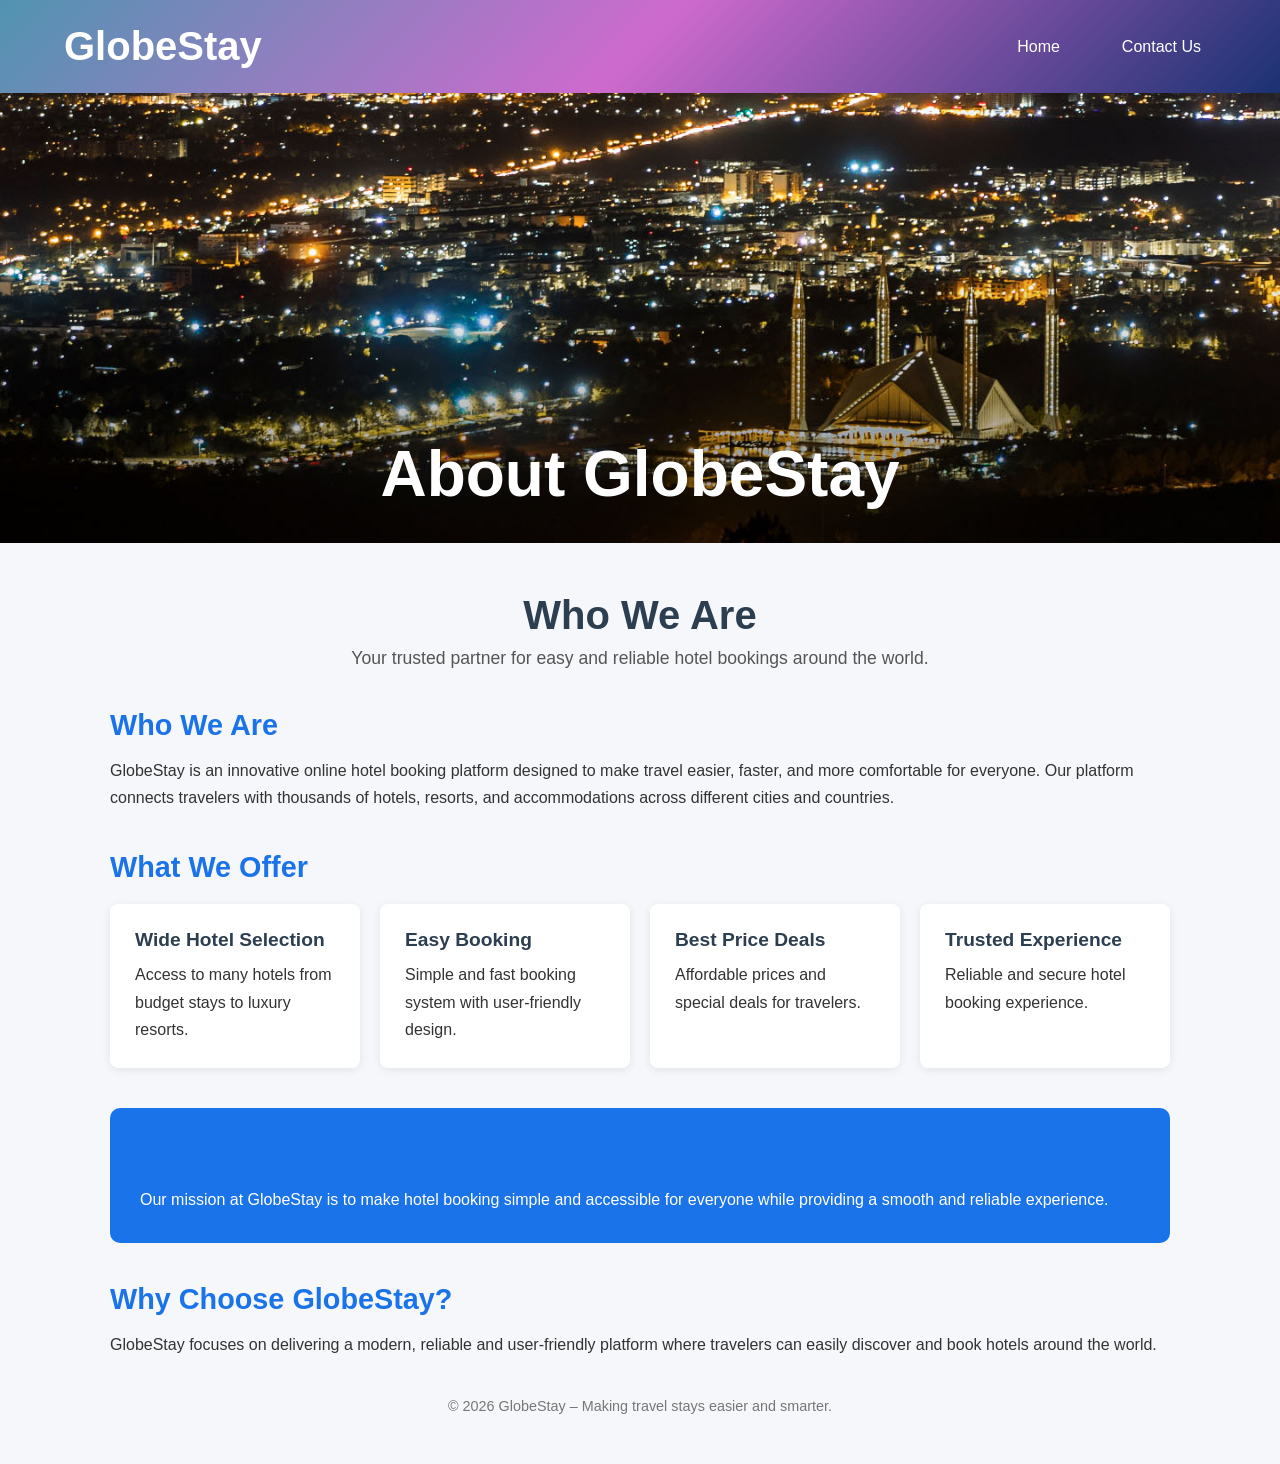
==== About.html @ 672a5c2d "Add files via upload" ====
<!DOCTYPE html>
<html lang="en">
<head>
<meta charset="UTF-8">
<meta name="viewport" content="width=device-width, initial-scale=1.0">
<title>About GlobeStay</title>
<style>
/* Reset & Basic */
* {margin:0; padding:0; box-sizing:border-box;}
body {font-family: Arial, Helvetica, sans-serif; background:#f5f7fa; color:#333;}

/* Header */
header{
  background:linear-gradient(135deg,#5194b1,#ce6ace,#1b3272);
  display:flex;
  justify-content: space-between;
  align-items: center;
  padding: 1.5rem 5%;
  flex-wrap: wrap;
}
header h1 {color:white; font-size:2.5rem;}
.aboutnav ul {list-style:none; display:flex; flex-wrap: wrap;}
.aboutnav ul li {margin-left:2rem; color:white; cursor:pointer; font-size:1rem;
transition-duration: 0.3s;
padding: 8px 15px;
border-radius: 6px;}
.aboutnav ul li:hover {background:rgba(255,255,255,0.2);}

/* Hero / Banner */
.bgimg{
  background-image: url('images/backgroundimg.jpg');
  background-size: cover;
  background-position: bottom;
  height:50vh;
  display:flex;
  align-items: flex-end;
  justify-content:center;
}
.bgimg h1{
  color:white;
  font-size:4rem;
  margin-bottom:2rem;
  text-align:center;
}

/* About Container */
.about-container{
  max-width:1100px;
  margin:auto;
  padding:50px 20px;
}
.about-title{text-align:center; font-size:2.5rem; color:#2c3e50; margin-bottom:10px;}
.about-subtitle{text-align:center; color:#555; margin-bottom:40px; font-size:1.1rem;}

/* Sections */
.section{margin-bottom:40px;}
.section h2{color:#1a73e8; margin-bottom:15px; font-size:1.8rem;}
.section p{line-height:1.7; font-size:1rem;}

/* Features Grid */
.features{
  display:grid;
  grid-template-columns:repeat(auto-fit, minmax(250px,1fr));
  gap:20px;
  margin-top:20px;
}
.feature-box{
  background:white;
  padding:25px;
  border-radius:8px;
  box-shadow:0 2px 10px rgba(0,0,0,0.08);
}
.feature-box h3{color:#2c3e50; margin-bottom:10px; font-size:1.2rem;}

/* Mission Section */
.mission{
  background:#1a73e8;
  color:white;
  padding:30px;
  border-radius:10px;
}

/* Footer Note */
.footer-note{text-align:center; margin-top:40px; color:#777; font-size:0.9rem;}

/* Responsive Adjustments */
@media(max-width:768px){
  header h1{font-size:2rem; margin-bottom:0.5rem;}
  .aboutnav ul li{margin-left:1rem; font-size:0.9rem;}
  .bgimg h1{font-size:2.5rem; margin-bottom:1rem;}
  .about-title{font-size:2rem;}
  .section h2{font-size:1.5rem;}
  .section p{font-size:0.95rem;}
}

@media(max-width:480px){
  header{flex-direction:column; text-align:center;}
  .aboutnav ul{justify-content:center;}
  .features{grid-template-columns:1fr;}
  .bgimg{
    background-position: right;
  }
}
</style>
</head>
<body>

<header>
  <h1>GlobeStay</h1>
  <nav class="aboutnav">
    <ul>
      <li onclick="location.href='nextpage.html'">Home</li>
      <li onclick="location.href='Contact.html'">Contact Us</li>
    </ul>
  </nav>
</header>

<div class="bgimg">
  <h1>About GlobeStay</h1>
</div>

<div class="about-container">
  <h1 class="about-title">Who We Are</h1>
  <p class="about-subtitle">Your trusted partner for easy and reliable hotel bookings around the world.</p>

  <div class="section">
    <h2>Who We Are</h2>
    <p>
      GlobeStay is an innovative online hotel booking platform designed to make travel easier, faster, and more comfortable for everyone. 
      Our platform connects travelers with thousands of hotels, resorts, and accommodations across different cities and countries.
    </p>
  </div>

  <div class="section">
    <h2>What We Offer</h2>
    <div class="features">
      <div class="feature-box">
        <h3>Wide Hotel Selection</h3>
        <p>Access to many hotels from budget stays to luxury resorts.</p>
      </div>
      <div class="feature-box">
        <h3>Easy Booking</h3>
        <p>Simple and fast booking system with user-friendly design.</p>
      </div>
      <div class="feature-box">
        <h3>Best Price Deals</h3>
        <p>Affordable prices and special deals for travelers.</p>
      </div>
      <div class="feature-box">
        <h3>Trusted Experience</h3>
        <p>Reliable and secure hotel booking experience.</p>
      </div>
    </div>
  </div>

  <div class="section mission">
    <h2>Our Mission</h2>
    <p>
      Our mission at GlobeStay is to make hotel booking simple and accessible for everyone while providing a smooth and reliable experience.
    </p>
  </div>

  <div class="section">
    <h2>Why Choose GlobeStay?</h2>
    <p>
      GlobeStay focuses on delivering a modern, reliable and user-friendly platform where travelers can easily discover and book hotels around the world.
    </p>
  </div>

  <p class="footer-note">
    © 2026 GlobeStay – Making travel stays easier and smarter.
  </p>
</div>

</body>
</html>
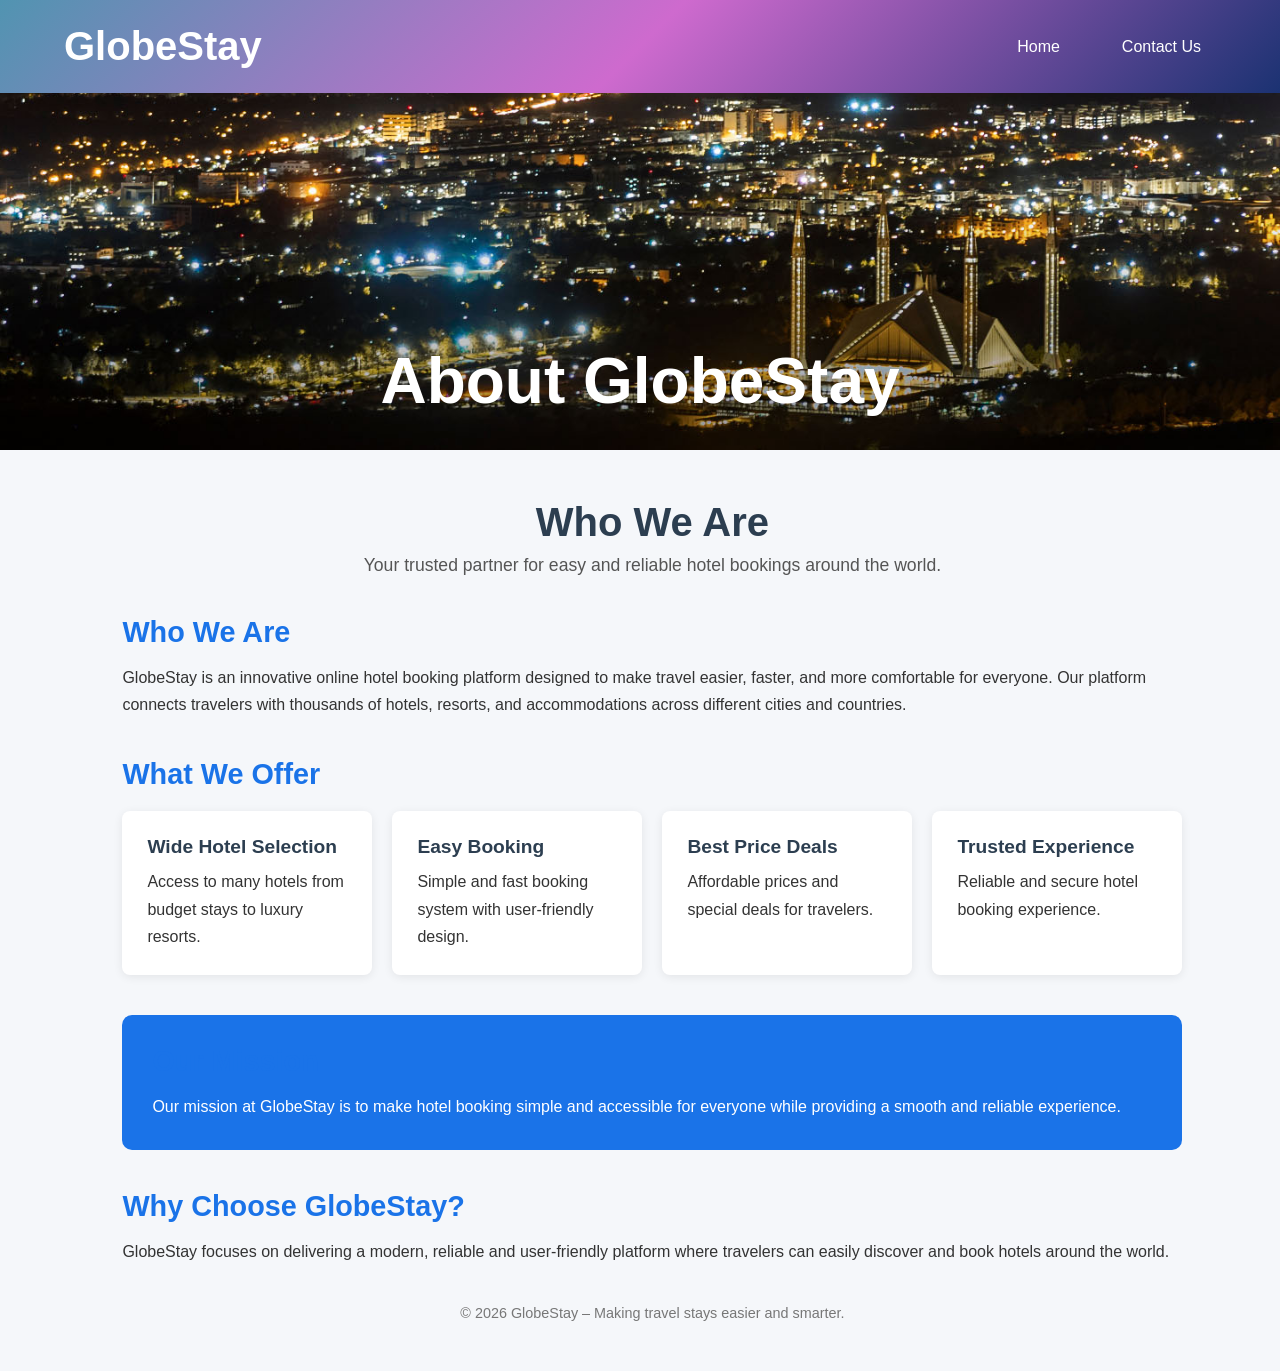
==== commit 2b6a9357: "Add files via upload" ====
--- a/About.html
+++ b/About.html
@@ -17,6 +17,12 @@
   align-items: center;
   padding: 1.5rem 5%;
   flex-wrap: wrap;
+  
+position: fixed;
+top: 0;
+left: 0;
+z-index: 100;
+width: 100%;
 }
 header h1 {color:white; font-size:2.5rem;}
 .aboutnav ul {list-style:none; display:flex; flex-wrap: wrap;}
@@ -30,7 +36,7 @@
 .bgimg{
   background-image: url('images/backgroundimg.jpg');
   background-size: cover;
-  background-position: bottom;
+  background-position:50% 70%;
   height:50vh;
   display:flex;
   align-items: flex-end;
@@ -48,6 +54,17 @@
   max-width:1100px;
   margin:auto;
   padding:50px 20px;
+  position: absolute;
+  left: -200vw;
+  animation: slide 4s forwards ;
+}
+@keyframes slide {
+  from{
+    left: -200vw;
+  }
+  to{
+    left: 8vw;
+  }
 }
 .about-title{text-align:center; font-size:2.5rem; color:#2c3e50; margin-bottom:10px;}
 .about-subtitle{text-align:center; color:#555; margin-bottom:40px; font-size:1.1rem;}
